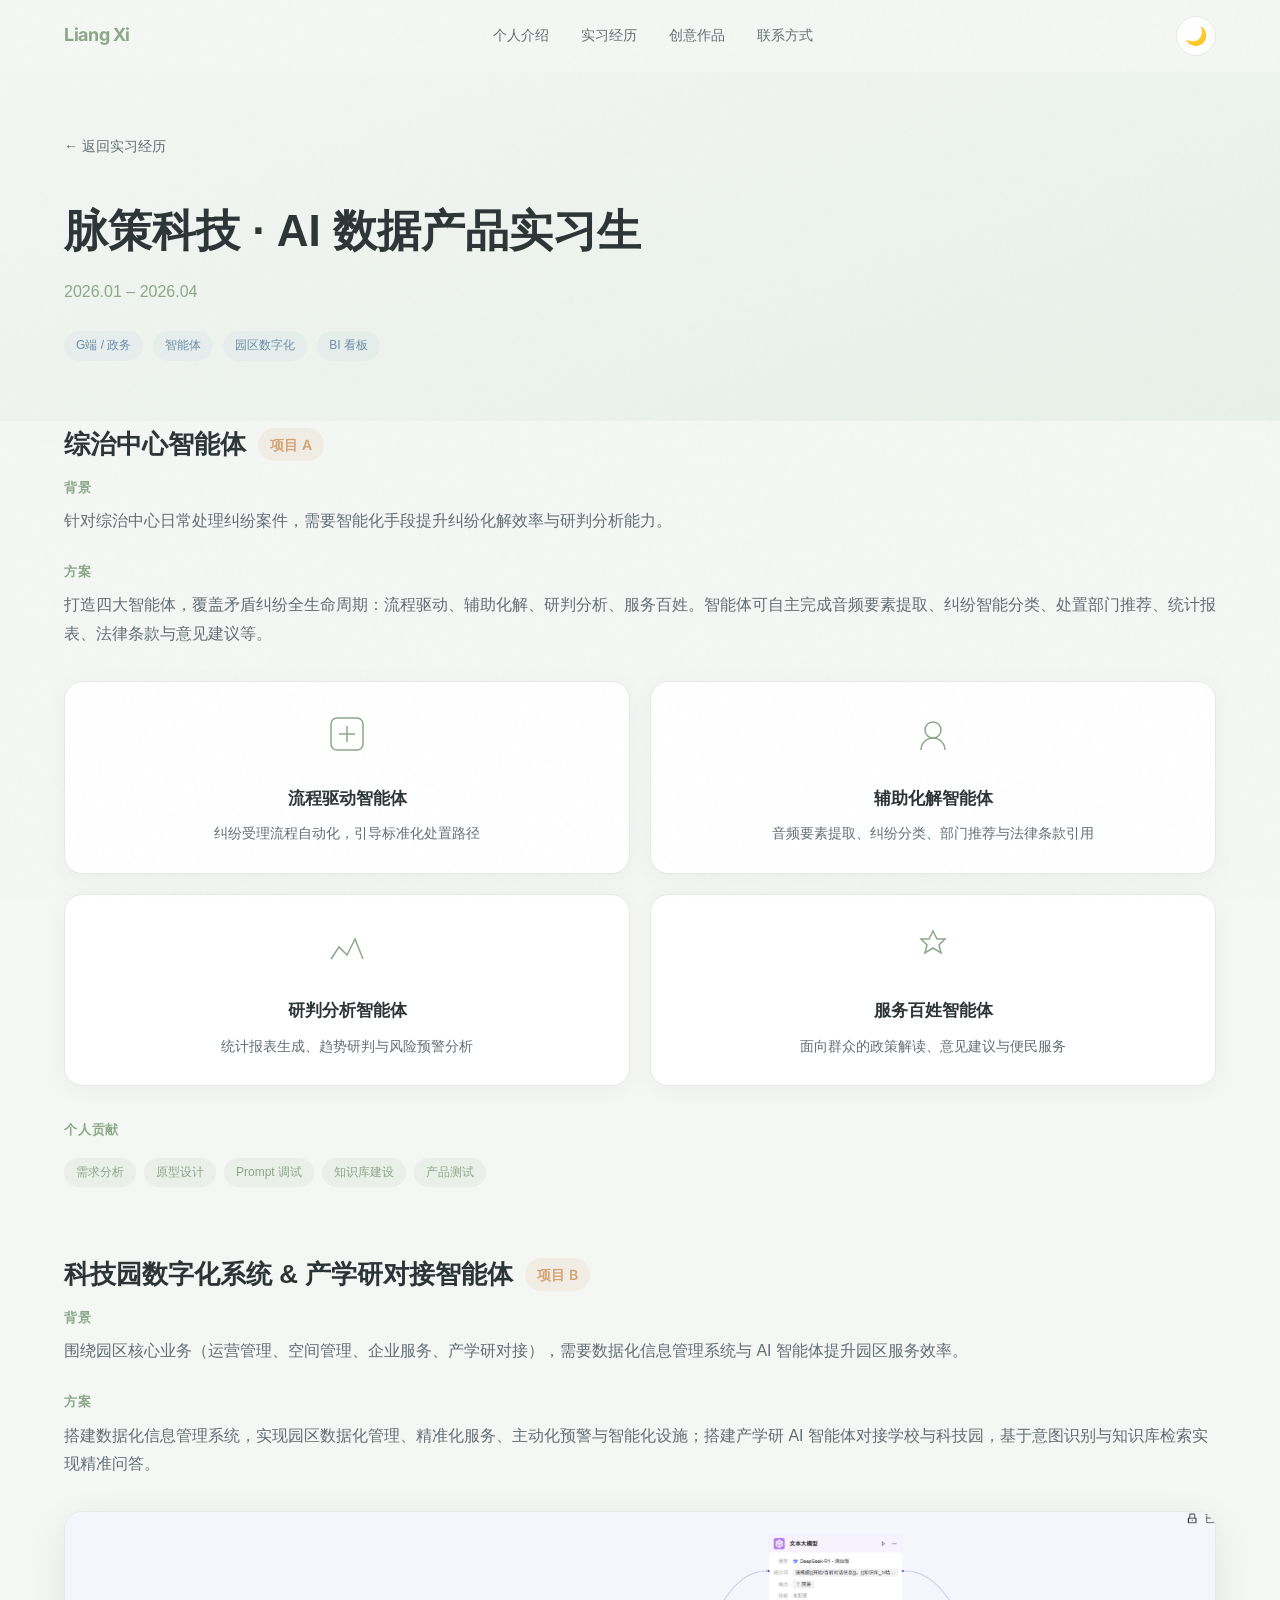
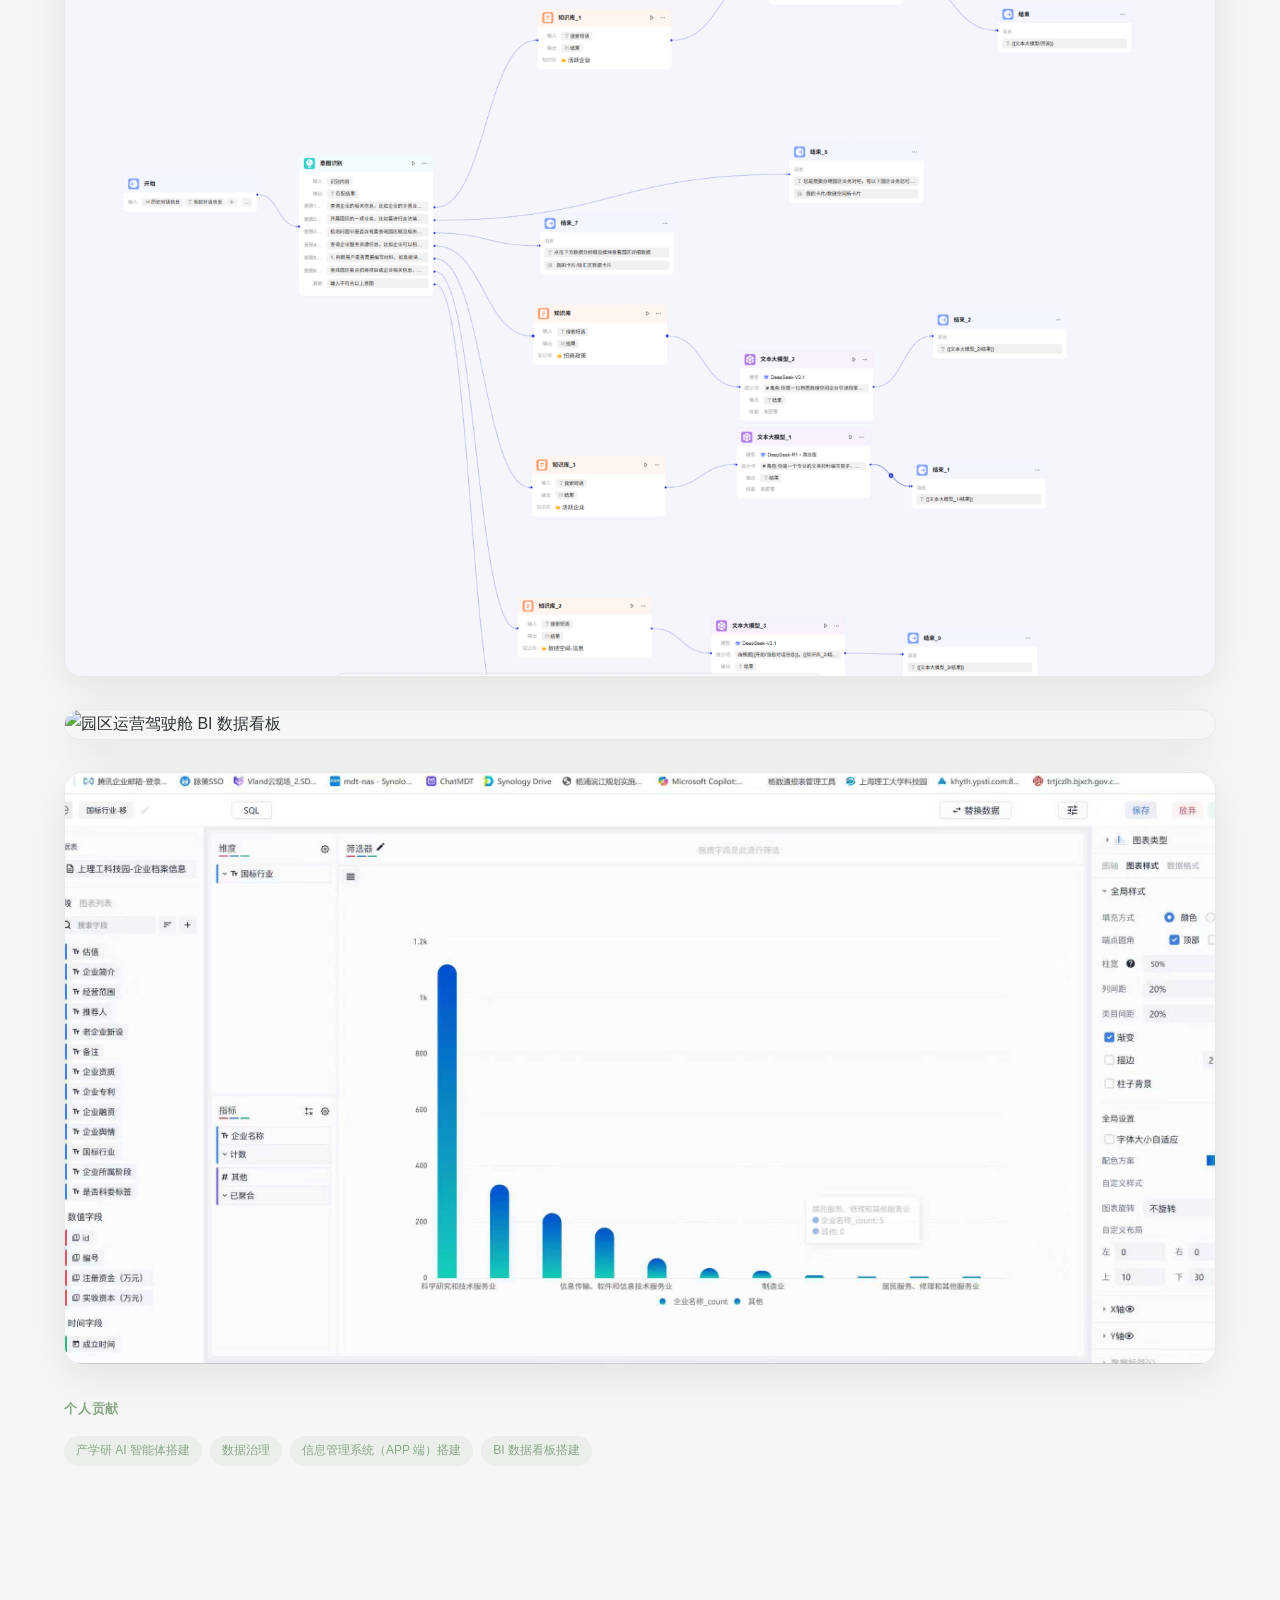
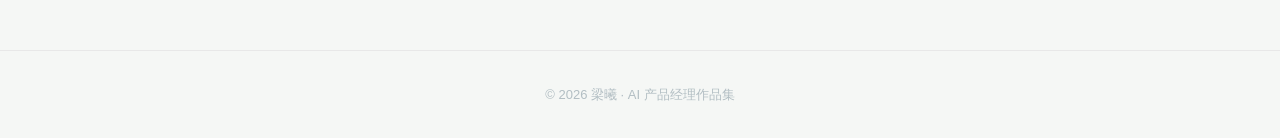
==== project-maice.html @ 98427b2e "发布 AI 产品经理作品集静态站点" ====
<!DOCTYPE html>
<html lang="zh-CN">
<head>
  <meta charset="UTF-8">
  <meta name="viewport" content="width=device-width, initial-scale=1.0">
  <title>脉策科技 · AI 数据产品实习 — 梁曦作品集</title>
  <meta name="description" content="脉策科技综治中心智能体、科技园数字化系统与产学研对接智能体项目详情。">
  <link rel="preconnect" href="https://fonts.googleapis.com">
  <link rel="preconnect" href="https://fonts.gstatic.com" crossorigin>
  <link href="https://fonts.googleapis.com/css2?family=Inter:wght@400;600;700&display=swap" rel="stylesheet">
  <link rel="stylesheet" href="css/style.css">
</head>
<body>

  <nav class="nav">
    <div class="nav__inner">
      <a href="index.html" class="nav__logo">Liang Xi</a>
      <div class="nav__links">
        <a href="index.html#hero" class="nav__link">个人介绍</a>
        <a href="index.html#experience" class="nav__link">实习经历</a>
        <a href="index.html#midcircle" class="nav__link">创意作品</a>
        <a href="index.html#contact" class="nav__link">联系方式</a>
      </div>
      <div class="nav__actions">
        <button class="theme-toggle" aria-label="切换暗色模式">🌙</button>
        <button class="nav__burger" aria-label="菜单"><span></span><span></span><span></span></button>
      </div>
    </div>
  </nav>

  <header class="project-hero">
    <div class="container">
      <a href="index.html#experience" class="project-hero__back">← 返回实习经历</a>
      <h1 class="project-hero__title">脉策科技 · AI 数据产品实习生</h1>
      <p class="project-hero__meta">2026.01 – 2026.04</p>
      <div class="project-hero__tags">
        <span class="badge">G端 / 政务</span>
        <span class="badge">智能体</span>
        <span class="badge">园区数字化</span>
        <span class="badge">BI 看板</span>
      </div>
    </div>
  </header>

  <main class="section" style="padding-top:0">
    <div class="container">

      <!-- 项目 A: 综治中心智能体 -->
      <article class="project-block reveal">
        <h2 class="project-block__title">综治中心智能体 <span>项目 A</span></h2>

        <div class="project-block__section">
          <p class="project-block__label">背景</p>
          <p class="project-block__text">针对综治中心日常处理纠纷案件，需要智能化手段提升纠纷化解效率与研判分析能力。</p>
        </div>

        <div class="project-block__section">
          <p class="project-block__label">方案</p>
          <p class="project-block__text">打造四大智能体，覆盖矛盾纠纷全生命周期：流程驱动、辅助化解、研判分析、服务百姓。智能体可自主完成音频要素提取、纠纷智能分类、处置部门推荐、统计报表、法律条款与意见建议等。</p>
        </div>

        <!-- 四象限智能体架构 -->
        <div class="agent-quadrant">
          <div class="agent-quadrant__item">
            <svg class="agent-quadrant__icon" viewBox="0 0 48 48" fill="none" stroke="currentColor" stroke-width="1.5">
              <rect x="8" y="8" width="32" height="32" rx="6"/>
              <path d="M16 24h16M24 16v16"/>
            </svg>
            <h3 class="agent-quadrant__title">流程驱动智能体</h3>
            <p class="agent-quadrant__desc">纠纷受理流程自动化，引导标准化处置路径</p>
          </div>
          <div class="agent-quadrant__item">
            <svg class="agent-quadrant__icon" viewBox="0 0 48 48" fill="none" stroke="currentColor" stroke-width="1.5">
              <circle cx="24" cy="20" r="8"/>
              <path d="M12 40c0-6.627 5.373-12 12-12s12 5.373 12 12"/>
            </svg>
            <h3 class="agent-quadrant__title">辅助化解智能体</h3>
            <p class="agent-quadrant__desc">音频要素提取、纠纷分类、部门推荐与法律条款引用</p>
          </div>
          <div class="agent-quadrant__item">
            <svg class="agent-quadrant__icon" viewBox="0 0 48 48" fill="none" stroke="currentColor" stroke-width="1.5">
              <path d="M8 36l8-12 8 8 8-16 8 20"/>
            </svg>
            <h3 class="agent-quadrant__title">研判分析智能体</h3>
            <p class="agent-quadrant__desc">统计报表生成、趋势研判与风险预警分析</p>
          </div>
          <div class="agent-quadrant__item">
            <svg class="agent-quadrant__icon" viewBox="0 0 48 48" fill="none" stroke="currentColor" stroke-width="1.5">
              <path d="M24 8l4 8h8l-6 6 2 8-8-5-8 5 2-8-6-6h8z"/>
            </svg>
            <h3 class="agent-quadrant__title">服务百姓智能体</h3>
            <p class="agent-quadrant__desc">面向群众的政策解读、意见建议与便民服务</p>
          </div>
        </div>

        <div class="project-block__section">
          <p class="project-block__label">个人贡献</p>
          <div class="contribution-list">
            <span class="badge">需求分析</span>
            <span class="badge">原型设计</span>
            <span class="badge">Prompt 调试</span>
            <span class="badge">知识库建设</span>
            <span class="badge">产品测试</span>
          </div>
        </div>
      </article>

      <!-- 项目 B: 科技园数字化 -->
      <article class="project-block reveal">
        <h2 class="project-block__title">科技园数字化系统 & 产学研对接智能体 <span>项目 B</span></h2>

        <div class="project-block__section">
          <p class="project-block__label">背景</p>
          <p class="project-block__text">围绕园区核心业务（运营管理、空间管理、企业服务、产学研对接），需要数据化信息管理系统与 AI 智能体提升园区服务效率。</p>
        </div>

        <div class="project-block__section">
          <p class="project-block__label">方案</p>
          <p class="project-block__text">搭建数据化信息管理系统，实现园区数据化管理、精准化服务、主动化预警与智能化设施；搭建产学研 AI 智能体对接学校与科技园，基于意图识别与知识库检索实现精准问答。</p>
        </div>

        <!-- 产学研智能体 Workflow 截图 -->
        <div class="dashboard-preview">
          <img src="assets/maice-workflow.png" alt="产学研对接智能体 Workflow 编排" loading="lazy">
        </div>

        <!-- BI 看板截图 -->
        <div class="dashboard-preview">
          <img src="assets/maice-dashboard.png" alt="园区运营驾驶舱 BI 数据看板" loading="lazy">
        </div>

        <div class="dashboard-preview">
          <img src="assets/maice-bi.jpg" alt="BI 图表配置界面" loading="lazy">
        </div>

        <div class="project-block__section" style="margin-top:32px">
          <p class="project-block__label">个人贡献</p>
          <div class="contribution-list">
            <span class="badge">产学研 AI 智能体搭建</span>
            <span class="badge">数据治理</span>
            <span class="badge">信息管理系统（APP 端）搭建</span>
            <span class="badge">BI 数据看板搭建</span>
          </div>
        </div>
      </article>

    </div>
  </main>

  <footer class="footer">
    <div class="container"><p>© 2026 梁曦 · AI 产品经理作品集</p></div>
  </footer>

  <script src="js/main.js"></script>
</body>
</html>
---- css/style.css ----
/* ============================================
   梁曦 · AI 产品经理作品集 — 莫兰迪色系
   ============================================ */

:root {
  --bg-primary: #F5F7F5;
  --bg-card: #FFFFFF;
  --color-primary: #8BA888;
  --color-primary-dark: #6F8F6C;
  --color-secondary: #A8C4D9;
  --color-accent: #D4A574;
  --text-primary: #2D3436;
  --text-secondary: #636E72;
  --text-muted: #B2BEC3;
  --border: #E8E8E8;
  --shadow: 0 4px 24px rgba(0, 0, 0, 0.04);
  --shadow-hover: 0 12px 40px rgba(0, 0, 0, 0.08);
  --radius-card: 18px;
  --radius-btn: 12px;
  --radius-pill: 20px;
  --max-width: 1200px;
  --section-gap: 120px;
  --nav-height: 72px;
  --font-cn: "PingFang SC", "Noto Sans SC", "Microsoft YaHei", sans-serif;
  --font-en: "Inter", "SF Pro Display", -apple-system, BlinkMacSystemFont, sans-serif;
  --transition: 0.3s cubic-bezier(0.4, 0, 0.2, 1);
}

[data-theme="dark"] {
  --bg-primary: #1a1f1a;
  --bg-card: #242b24;
  --color-primary: #7a9a77;
  --color-primary-dark: #8ba888;
  --color-secondary: #7a9ab0;
  --color-accent: #b89060;
  --text-primary: #e8ece8;
  --text-secondary: #a8b0a8;
  --text-muted: #6a726a;
  --border: #333a33;
  --shadow: 0 4px 24px rgba(0, 0, 0, 0.2);
  --shadow-hover: 0 12px 40px rgba(0, 0, 0, 0.35);
}

*, *::before, *::after { box-sizing: border-box; margin: 0; padding: 0; }

html {
  scroll-behavior: auto;
}

body {
  font-family: var(--font-cn);
  font-size: 16px;
  line-height: 1.8;
  color: var(--text-primary);
  background: var(--bg-primary);
  overflow-x: hidden;
  -webkit-font-smoothing: antialiased;
  min-height: 100vh;
  display: flex;
  flex-direction: column;
}

/* Grain texture overlay */
body::before {
  content: "";
  position: fixed;
  inset: 0;
  pointer-events: none;
  z-index: 9999;
  opacity: 0.025;
  background-image: url("data:image/svg+xml,%3Csvg viewBox='0 0 256 256' xmlns='http://www.w3.org/2000/svg'%3E%3Cfilter id='n'%3E%3CfeTurbulence type='fractalNoise' baseFrequency='0.85' numOctaves='4' stitchTiles='stitch'/%3E%3C/filter%3E%3Crect width='100%25' height='100%25' filter='url(%23n)'/%3E%3C/svg%3E");
}

img { max-width: 100%; display: block; }
a { color: inherit; text-decoration: none; }
ul { list-style: none; }

.container {
  max-width: var(--max-width);
  margin: 0 auto;
  padding: 0 24px;
}

/* ---- Page panel switching ---- */
.page-view {
  flex: 1;
  padding-top: var(--nav-height);
}

.page-panel {
  display: none !important;
}

.page-panel.active {
  display: block !important;
  animation: panelIn 0.45s ease-out;
}

.page-panel.hero.active {
  display: flex !important;
  align-items: center;
  min-height: calc(100vh - var(--nav-height) - 72px);
}

.page-panel.active#contact {
  display: flex !important;
  flex-direction: column;
  justify-content: center;
  min-height: calc(100vh - var(--nav-height) - 72px);
}

@keyframes panelIn {
  from {
    opacity: 0;
    transform: translateY(16px);
  }
  to {
    opacity: 1;
    transform: translateY(0);
  }
}

/* ---- Navigation ---- */
.nav {
  position: fixed;
  top: 0;
  left: 0;
  right: 0;
  height: var(--nav-height);
  z-index: 1000;
  background: rgba(245, 247, 245, 0.85);
  backdrop-filter: blur(12px);
  -webkit-backdrop-filter: blur(12px);
  border-bottom: 1px solid transparent;
  transition: box-shadow var(--transition), border-color var(--transition);
}

[data-theme="dark"] .nav {
  background: rgba(26, 31, 26, 0.85);
}

.nav.scrolled {
  box-shadow: 0 2px 20px rgba(0, 0, 0, 0.06);
  border-bottom-color: var(--border);
}

.nav__inner {
  max-width: var(--max-width);
  margin: 0 auto;
  padding: 0 24px;
  height: 100%;
  display: flex;
  align-items: center;
  justify-content: space-between;
}

.nav__logo {
  font-family: var(--font-en);
  font-weight: 700;
  font-size: 18px;
  letter-spacing: -0.02em;
  color: var(--color-primary);
}

.nav__links {
  display: flex;
  gap: 32px;
  align-items: center;
}

.nav__link {
  font-size: 14px;
  font-weight: 500;
  color: var(--text-secondary);
  position: relative;
  transition: color var(--transition);
}

.nav__link::after {
  content: "";
  position: absolute;
  bottom: -4px;
  left: 0;
  width: 0;
  height: 2px;
  background: var(--color-primary);
  transition: width var(--transition);
}

.nav__link:hover,
.nav__link.active {
  color: var(--color-primary);
}

.nav__link:hover::after,
.nav__link.active::after {
  width: 100%;
}

.nav__actions {
  display: flex;
  align-items: center;
  gap: 12px;
}

.theme-toggle {
  width: 40px;
  height: 40px;
  border-radius: 50%;
  border: 1px solid var(--border);
  background: var(--bg-card);
  cursor: pointer;
  display: flex;
  align-items: center;
  justify-content: center;
  font-size: 18px;
  transition: background var(--transition);
}

.theme-toggle:hover { background: var(--bg-primary); }

.nav__burger {
  display: none;
  flex-direction: column;
  gap: 5px;
  background: none;
  border: none;
  cursor: pointer;
  padding: 8px;
}

.nav__burger span {
  display: block;
  width: 22px;
  height: 2px;
  background: var(--text-primary);
  transition: var(--transition);
}

/* ---- Buttons ---- */
.btn {
  display: inline-flex;
  align-items: center;
  justify-content: center;
  gap: 8px;
  padding: 14px 28px;
  border-radius: var(--radius-btn);
  font-size: 15px;
  font-weight: 500;
  border: none;
  cursor: pointer;
  position: relative;
  overflow: hidden;
  transition: background var(--transition), color var(--transition), transform var(--transition), box-shadow var(--transition);
}

.btn--primary {
  background: var(--color-primary);
  color: #fff;
}

.btn--primary:hover {
  background: var(--color-primary-dark);
  transform: translateY(-2px);
  box-shadow: 0 8px 24px rgba(139, 168, 136, 0.3);
}

.btn--secondary {
  background: transparent;
  color: var(--color-primary);
  border: 1px solid var(--color-primary);
}

.btn--secondary:hover {
  background: var(--color-primary);
  color: #fff;
}

.btn--sm {
  padding: 10px 20px;
  font-size: 14px;
}

/* Ripple */
.btn .ripple {
  position: absolute;
  border-radius: 50%;
  background: rgba(255, 255, 255, 0.4);
  transform: scale(0);
  animation: ripple 0.6s ease-out;
  pointer-events: none;
}

@keyframes ripple {
  to { transform: scale(4); opacity: 0; }
}

/* ---- Section common ---- */
.section {
  padding: var(--section-gap) 0;
}

.section__label {
  font-family: var(--font-en);
  font-size: 13px;
  font-weight: 600;
  letter-spacing: 0.08em;
  text-transform: uppercase;
  color: var(--color-primary);
  margin-bottom: 12px;
}

.section__title {
  font-size: clamp(28px, 4vw, 36px);
  font-weight: 600;
  line-height: 1.3;
  letter-spacing: -0.02em;
  margin-bottom: 16px;
}

.section__desc {
  font-size: 17px;
  color: var(--text-secondary);
  max-width: 640px;
  margin-bottom: 48px;
}

/* ---- Hero ---- */
.hero {
  background: linear-gradient(160deg, #F5F7F5 0%, #E8F0E8 100%);
  position: relative;
  overflow: hidden;
}

[data-theme="dark"] .hero {
  background: linear-gradient(160deg, #1a1f1a 0%, #1e261e 100%);
}

.hero::after {
  content: "";
  position: absolute;
  top: -20%;
  right: -10%;
  width: 600px;
  height: 600px;
  border-radius: 50%;
  background: radial-gradient(circle, rgba(139, 168, 136, 0.12) 0%, transparent 70%);
  pointer-events: none;
}

.hero__grid {
  display: grid;
  grid-template-columns: 1fr 1fr;
  gap: 64px;
  align-items: center;
}

.hero__title {
  font-size: clamp(40px, 5vw, 56px);
  font-weight: 700;
  line-height: 1.2;
  letter-spacing: -0.02em;
  margin-bottom: 12px;
}

.hero__subtitle {
  font-size: 18px;
  color: var(--color-primary);
  font-weight: 500;
  margin-bottom: 24px;
}

.hero__bio {
  font-size: 17px;
  color: var(--text-secondary);
  margin-bottom: 36px;
  max-width: 520px;
}

.hero__cta {
  display: flex;
  gap: 16px;
  flex-wrap: wrap;
}

.hero__visual {
  display: flex;
  justify-content: center;
  align-items: center;
  position: relative;
}

.hero__avatar-wrap {
  position: relative;
}

.hero__avatar {
  width: 320px;
  height: 380px;
  object-fit: cover;
  border-radius: var(--radius-card);
  box-shadow: var(--shadow-hover);
  border: 4px solid #fff;
}

[data-theme="dark"] .hero__avatar {
  border-color: var(--bg-card);
}

.hero__avatar-deco {
  position: absolute;
  bottom: -16px;
  right: -16px;
  width: 120px;
  height: 120px;
  background: var(--color-secondary);
  opacity: 0.2;
  border-radius: var(--radius-card);
  z-index: -1;
}

/* Agent network SVG */
.agent-network {
  width: 100%;
  max-width: 400px;
  height: auto;
}

/* Hero entrance animation */
.hero .animate-in {
  opacity: 0;
  transform: translateY(30px);
  animation: fadeUp 0.7s ease-out forwards;
}

.hero .animate-in:nth-child(2) { animation-delay: 0.2s; }
.hero .animate-in:nth-child(3) { animation-delay: 0.4s; }
.hero .animate-in:nth-child(4) { animation-delay: 0.6s; }

@keyframes fadeUp {
  to { opacity: 1; transform: translateY(0); }
}

/* ---- Experience cards ---- */
.experience__grid {
  display: grid;
  grid-template-columns: repeat(2, 1fr);
  gap: 32px;
}

.exp-card {
  background: var(--bg-card);
  border-radius: var(--radius-card);
  padding: 40px;
  box-shadow: var(--shadow);
  border: 1px solid var(--border);
  transition: transform var(--transition), box-shadow var(--transition);
  cursor: pointer;
  display: flex;
  flex-direction: column;
  gap: 20px;
}

.exp-card:hover {
  transform: translateY(-4px);
  box-shadow: var(--shadow-hover);
}

.exp-card__header {
  display: flex;
  justify-content: space-between;
  align-items: flex-start;
  gap: 16px;
}

.exp-card__company {
  font-size: 24px;
  font-weight: 600;
  margin-bottom: 4px;
}

.exp-card__role {
  font-size: 15px;
  color: var(--color-primary);
  font-weight: 500;
}

.exp-card__date {
  font-size: 13px;
  color: var(--text-muted);
  white-space: nowrap;
  padding: 6px 14px;
  background: rgba(139, 168, 136, 0.08);
  border-radius: var(--radius-pill);
}

.exp-card__list {
  display: flex;
  flex-direction: column;
  gap: 12px;
}

.exp-card__list li {
  font-size: 15px;
  color: var(--text-secondary);
  padding-left: 20px;
  position: relative;
}

.exp-card__list li::before {
  content: "";
  position: absolute;
  left: 0;
  top: 11px;
  width: 6px;
  height: 6px;
  border-radius: 50%;
  background: var(--color-primary);
}

.exp-card__footer {
  display: flex;
  justify-content: space-between;
  align-items: center;
  margin-top: auto;
  padding-top: 16px;
  border-top: 1px solid var(--border);
}

.exp-card__tags {
  display: flex;
  flex-wrap: wrap;
  gap: 8px;
}

.exp-card__cta {
  display: inline-flex;
  align-items: center;
  gap: 6px;
  font-size: 14px;
  font-weight: 500;
  color: var(--color-primary);
  white-space: nowrap;
  transition: gap var(--transition);
}

.exp-card__arrow {
  font-size: 18px;
  transition: transform var(--transition);
}

.exp-card:hover .exp-card__cta {
  gap: 10px;
}

.exp-card:hover .exp-card__arrow {
  transform: translateX(4px);
}

.badge {
  padding: 4px 12px;
  border-radius: var(--radius-pill);
  font-size: 12px;
  font-weight: 500;
  background: rgba(168, 196, 217, 0.12);
  color: #6a8faa;
}

/* ---- Midcircle section ---- */
.midcircle__header {
  display: flex;
  justify-content: space-between;
  align-items: flex-end;
  flex-wrap: wrap;
  gap: 24px;
  margin-bottom: 48px;
}

.midcircle__aside {
  display: flex;
  flex-direction: column;
  align-items: flex-end;
  gap: 12px;
}

.midcircle__links {
  display: flex;
  gap: 12px;
}

.midcircle__note {
  font-size: 13px;
  color: var(--text-muted);
  line-height: 1.6;
  text-align: right;
  max-width: 320px;
}

.feature-grid {
  display: grid;
  grid-template-columns: repeat(2, 1fr);
  gap: 24px;
  margin-bottom: 48px;
}

.feature-card {
  background: var(--bg-card);
  border-radius: var(--radius-card);
  padding: 32px;
  box-shadow: var(--shadow);
  border: 1px solid var(--border);
  transition: transform var(--transition), box-shadow var(--transition);
}

.feature-card:hover {
  transform: translateY(-4px);
  box-shadow: var(--shadow-hover);
}

.feature-card__num {
  font-family: var(--font-en);
  font-size: 13px;
  font-weight: 600;
  color: var(--color-accent);
  margin-bottom: 8px;
}

.feature-card__title {
  font-size: 20px;
  font-weight: 600;
  margin-bottom: 12px;
}

.feature-card__desc {
  font-size: 15px;
  color: var(--text-secondary);
  line-height: 1.7;
}

/* Page demo section */
.page-demo {
  margin-bottom: 48px;
}

.page-demo__title {
  font-size: 22px;
  font-weight: 600;
  color: var(--text-primary);
  margin-bottom: 20px;
  display: flex;
  align-items: center;
  gap: 10px;
}

.page-demo__title::before {
  content: "";
  width: 4px;
  height: 20px;
  border-radius: 2px;
  background: var(--color-primary);
}

.page-demo__card {
  background: linear-gradient(145deg, #E8F0E8 0%, #DCE8DC 100%);
  border: 1px solid rgba(139, 168, 136, 0.25);
  border-radius: var(--radius-card);
  padding: 32px 28px 44px;
  box-shadow: var(--shadow);
}

[data-theme="dark"] .page-demo__card {
  background: linear-gradient(145deg, #242f24 0%, #1e281e 100%);
  border-color: rgba(139, 168, 136, 0.2);
}

/* Screenshot carousel */
.screenshot-carousel {
  position: relative;
  display: flex;
  align-items: center;
  gap: 16px;
  margin-bottom: 0;
  padding-bottom: 8px;
}

.screenshot-carousel__viewport {
  flex: 1;
  overflow: hidden;
  width: 100%;
}

.screenshot-carousel__track {
  display: flex;
  transition: transform 0.45s cubic-bezier(0.4, 0, 0.2, 1);
  will-change: transform;
}

.screenshot-carousel__slide {
  flex: 0 0 100%;
  width: 100%;
  min-width: 100%;
  display: grid;
  grid-template-columns: repeat(4, 1fr);
  gap: 20px;
  padding: 0 2px;
}

.screenshot-carousel__btn {
  flex-shrink: 0;
  width: 44px;
  height: 44px;
  border-radius: 50%;
  border: 1px solid var(--border);
  background: var(--bg-card);
  color: var(--color-primary);
  font-size: 28px;
  line-height: 1;
  cursor: pointer;
  display: flex;
  align-items: center;
  justify-content: center;
  box-shadow: var(--shadow);
  transition: background var(--transition), transform var(--transition), opacity var(--transition);
}

.screenshot-carousel__btn:hover:not(:disabled) {
  background: var(--color-primary);
  color: #fff;
  transform: scale(1.05);
}

.screenshot-carousel__btn:disabled {
  opacity: 0.35;
  cursor: not-allowed;
}

.screenshot-carousel__dots {
  position: absolute;
  bottom: -28px;
  left: 50%;
  transform: translateX(-50%);
  display: flex;
  gap: 10px;
}

.screenshot-carousel__dot {
  width: 8px;
  height: 8px;
  border-radius: 50%;
  border: none;
  background: var(--border);
  cursor: pointer;
  padding: 0;
  transition: background var(--transition), transform var(--transition);
}

.screenshot-carousel__dot.active {
  background: var(--color-primary);
  transform: scale(1.25);
}

.screenshot-item {
  border-radius: 16px;
  overflow: hidden;
  box-shadow: var(--shadow);
  background: var(--bg-card);
  border: 1px solid var(--border);
  transition: transform var(--transition), box-shadow var(--transition);
  cursor: zoom-in;
}

.screenshot-item:hover {
  transform: scale(1.03);
  box-shadow: var(--shadow-hover);
}

.screenshot-item img {
  width: 100%;
  aspect-ratio: 9/19.5;
  object-fit: cover;
  object-position: top;
}

.screenshot-item__label {
  padding: 10px 12px;
  font-size: 12px;
  font-weight: 500;
  color: var(--text-secondary);
  text-align: center;
  border-top: 1px solid var(--border);
}

.tech-stack {
  background: var(--bg-card);
  border-radius: var(--radius-card);
  padding: 32px 40px;
  box-shadow: var(--shadow);
  border: 1px solid var(--border);
  display: flex;
  flex-wrap: wrap;
  gap: 32px;
  align-items: center;
}

.tech-stack__item {
  display: flex;
  align-items: center;
  gap: 10px;
  font-size: 14px;
  color: var(--text-secondary);
}

.tech-stack__dot {
  width: 8px;
  height: 8px;
  border-radius: 50%;
  background: var(--color-primary);
}

/* ---- Contact ---- */
.contact {
  background: linear-gradient(180deg, var(--bg-primary) 0%, #E8F0E8 100%);
}

[data-theme="dark"] .contact {
  background: linear-gradient(180deg, var(--bg-primary) 0%, #1e261e 100%);
}

.contact__card {
  background: var(--bg-card);
  border-radius: var(--radius-card);
  padding: 56px;
  box-shadow: var(--shadow);
  border: 1px solid var(--border);
  text-align: center;
  max-width: 720px;
  margin: 0 auto;
}

.contact__title {
  font-size: 28px;
  font-weight: 600;
  margin-bottom: 12px;
}

.contact__subtitle {
  font-size: 17px;
  color: var(--text-secondary);
  margin-bottom: 40px;
}

.contact__info {
  display: flex;
  flex-wrap: wrap;
  justify-content: center;
  gap: 32px;
  margin-bottom: 32px;
}

.contact__item {
  display: flex;
  flex-direction: column;
  gap: 4px;
}

.contact__item-label {
  font-size: 13px;
  color: var(--text-muted);
  font-weight: 500;
}

.contact__item-value {
  font-size: 16px;
  color: var(--text-primary);
}

.contact__item-value a {
  color: var(--color-primary);
  position: relative;
}

.contact__item-value a::after {
  content: "";
  position: absolute;
  bottom: -2px;
  left: 0;
  width: 0;
  height: 1px;
  background: var(--color-primary);
  transition: width var(--transition);
}

.contact__item-value a:hover::after {
  width: 100%;
}

/* ---- Footer ---- */
.footer {
  padding: 32px 0;
  text-align: center;
  font-size: 13px;
  color: var(--text-muted);
  border-top: 1px solid var(--border);
  flex-shrink: 0;
}

/* ---- Scroll animations ---- */
.reveal {
  opacity: 0;
  transform: translateY(30px);
  transition: opacity 0.6s ease-out, transform 0.6s ease-out;
}

.reveal.visible {
  opacity: 1;
  transform: translateY(0);
}

.reveal-stagger > * {
  opacity: 0;
  transform: translateY(30px);
  transition: opacity 0.6s ease-out, transform 0.6s ease-out;
}

.reveal-stagger.visible > *:nth-child(1) { transition-delay: 0s; }
.reveal-stagger.visible > *:nth-child(2) { transition-delay: 0.1s; }
.reveal-stagger.visible > *:nth-child(3) { transition-delay: 0.2s; }
.reveal-stagger.visible > *:nth-child(4) { transition-delay: 0.3s; }

.reveal-stagger.visible > * {
  opacity: 1;
  transform: translateY(0);
}

/* ---- Stat highlight ---- */
.stat {
  font-family: var(--font-en);
  font-size: 1.4em;
  font-weight: 700;
  color: var(--color-primary);
}

/* ---- Lightbox ---- */
.lightbox {
  position: fixed;
  inset: 0;
  z-index: 2000;
  background: rgba(45, 52, 54, 0.85);
  backdrop-filter: blur(8px);
  display: flex;
  align-items: center;
  justify-content: center;
  opacity: 0;
  pointer-events: none;
  transition: opacity 0.3s;
}

.lightbox.active {
  opacity: 1;
  pointer-events: auto;
}

.lightbox img {
  max-width: 90vw;
  max-height: 90vh;
  border-radius: 12px;
  box-shadow: 0 20px 60px rgba(0, 0, 0, 0.3);
}

.lightbox__close {
  position: absolute;
  top: 24px;
  right: 24px;
  width: 48px;
  height: 48px;
  border-radius: 50%;
  border: none;
  background: rgba(255, 255, 255, 0.15);
  color: #fff;
  font-size: 24px;
  cursor: pointer;
}

/* ---- Project detail pages ---- */
.project-hero {
  padding: calc(var(--nav-height) + 60px) 0 60px;
  background: linear-gradient(160deg, #F5F7F5 0%, #E8F0E8 100%);
}

[data-theme="dark"] .project-hero {
  background: linear-gradient(160deg, #1a1f1a 0%, #1e261e 100%);
}

.project-hero__back {
  display: inline-flex;
  align-items: center;
  gap: 8px;
  font-size: 14px;
  color: var(--text-secondary);
  margin-bottom: 32px;
  transition: color var(--transition);
}

.project-hero__back:hover { color: var(--color-primary); }

.project-hero__title {
  font-size: clamp(32px, 4vw, 44px);
  font-weight: 700;
  margin-bottom: 8px;
}

.project-hero__meta {
  font-size: 16px;
  color: var(--color-primary);
  margin-bottom: 24px;
}

.project-hero__tags {
  display: flex;
  flex-wrap: wrap;
  gap: 10px;
}

.project-block {
  margin-bottom: 64px;
}

.project-block__title {
  font-size: 26px;
  font-weight: 600;
  margin-bottom: 8px;
  display: flex;
  align-items: center;
  gap: 12px;
}

.project-block__title span {
  font-family: var(--font-en);
  font-size: 14px;
  font-weight: 600;
  color: var(--color-accent);
  background: rgba(212, 165, 116, 0.12);
  padding: 4px 12px;
  border-radius: var(--radius-pill);
}

.project-block__section {
  margin-bottom: 24px;
}

.project-block__label {
  font-size: 13px;
  font-weight: 600;
  color: var(--color-primary);
  text-transform: uppercase;
  letter-spacing: 0.06em;
  margin-bottom: 8px;
}

.project-block__text {
  font-size: 16px;
  color: var(--text-secondary);
  line-height: 1.8;
}

.project-block__metrics {
  display: flex;
  flex-wrap: wrap;
  gap: 24px;
  margin-top: 24px;
}

.metric-card {
  background: var(--bg-card);
  border-radius: var(--radius-card);
  padding: 24px 32px;
  box-shadow: var(--shadow);
  border: 1px solid var(--border);
  min-width: 140px;
}

.metric-card__value {
  font-family: var(--font-en);
  font-size: 36px;
  font-weight: 700;
  color: var(--color-primary);
  line-height: 1.2;
}

.metric-card__label {
  font-size: 13px;
  color: var(--text-muted);
  margin-top: 4px;
}

/* Four-quadrant agent grid */
.agent-quadrant {
  display: grid;
  grid-template-columns: repeat(2, 1fr);
  gap: 20px;
  margin: 32px 0;
}

.agent-quadrant__item {
  background: var(--bg-card);
  border-radius: var(--radius-card);
  padding: 28px;
  box-shadow: var(--shadow);
  border: 1px solid var(--border);
  text-align: center;
  transition: transform var(--transition);
}

.agent-quadrant__item:hover {
  transform: translateY(-4px);
}

.agent-quadrant__icon {
  width: 48px;
  height: 48px;
  margin: 0 auto 16px;
  color: var(--color-primary);
}

.agent-quadrant__title {
  font-size: 17px;
  font-weight: 600;
  margin-bottom: 8px;
}

.agent-quadrant__desc {
  font-size: 14px;
  color: var(--text-secondary);
  line-height: 1.6;
}

/* Dashboard preview */
.dashboard-preview {
  border-radius: var(--radius-card);
  overflow: hidden;
  box-shadow: var(--shadow-hover);
  border: 1px solid var(--border);
  margin: 32px 0;
}

.dashboard-preview img {
  width: 100%;
}

.contribution-list {
  display: flex;
  flex-wrap: wrap;
  gap: 8px;
  margin-top: 16px;
}

.contribution-list .badge {
  background: rgba(139, 168, 136, 0.1);
  color: var(--color-primary);
}

.other-projects {
  background: var(--bg-card);
  border-radius: var(--radius-card);
  padding: 32px;
  border: 1px solid var(--border);
  margin-top: 48px;
}

.other-projects__title {
  font-size: 18px;
  font-weight: 600;
  margin-bottom: 16px;
}

.other-projects li {
  font-size: 15px;
  color: var(--text-secondary);
  padding: 10px 0;
  border-bottom: 1px solid var(--border);
  padding-left: 16px;
  position: relative;
}

.other-projects li::before {
  content: "→";
  position: absolute;
  left: 0;
  color: var(--color-primary);
}

.other-projects li:last-child { border-bottom: none; }

/* ---- Responsive ---- */
@media (max-width: 1199px) {
  .screenshot-carousel__slide {
    grid-template-columns: repeat(2, 1fr);
  }
}

@media (max-width: 991px) {
  :root { --section-gap: 80px; }

  .hero__grid {
    grid-template-columns: 1fr;
    gap: 48px;
    text-align: center;
  }

  .hero__bio { margin-left: auto; margin-right: auto; }
  .hero__cta { justify-content: center; }
  .hero__avatar { width: 260px; height: 320px; }

  .experience__grid { grid-template-columns: 1fr; }
  .feature-grid { grid-template-columns: 1fr; }
  .agent-quadrant { grid-template-columns: 1fr; }
}

@media (max-width: 767px) {
  :root { --section-gap: 64px; }

  .nav__links {
    position: fixed;
    top: var(--nav-height);
    left: 0;
    right: 0;
    background: rgba(245, 247, 245, 0.97);
    backdrop-filter: blur(12px);
    flex-direction: column;
    padding: 24px;
    gap: 20px;
    transform: translateY(-120%);
    opacity: 0;
    transition: transform 0.3s, opacity 0.3s;
    border-bottom: 1px solid var(--border);
  }

  [data-theme="dark"] .nav__links {
    background: rgba(26, 31, 26, 0.97);
  }

  .nav__links.open {
    transform: translateY(0);
    opacity: 1;
  }

  .nav__burger { display: flex; }

  .screenshot-carousel { gap: 8px; }
  .screenshot-carousel__btn { width: 36px; height: 36px; font-size: 22px; }
  .screenshot-carousel__slide { gap: 12px; }
  .page-demo__card { padding: 20px 12px 36px; }
  .page-demo__title { font-size: 20px; }
  .contact__card { padding: 36px 24px; }
  .exp-card { padding: 28px; }
  .midcircle__header { flex-direction: column; align-items: flex-start; }
  .midcircle__aside { align-items: flex-start; }
  .midcircle__note { text-align: left; max-width: none; }
}
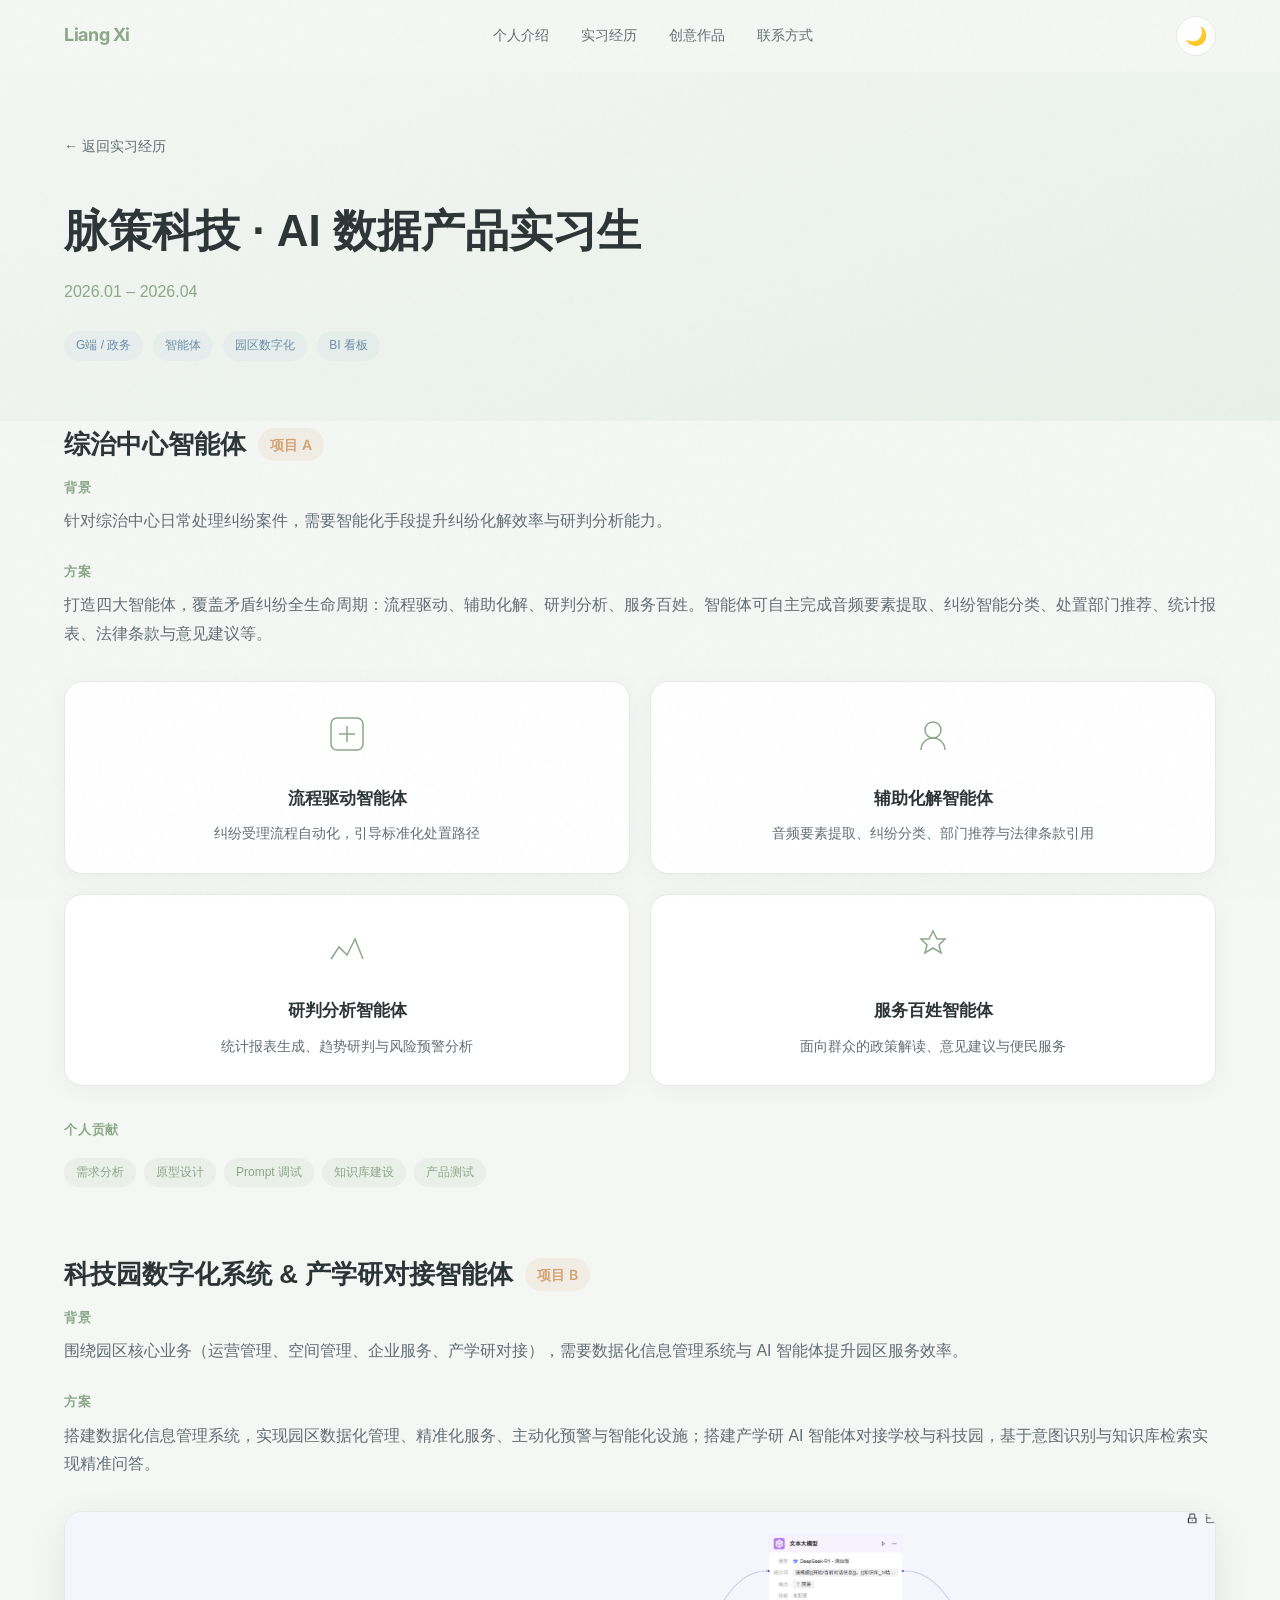
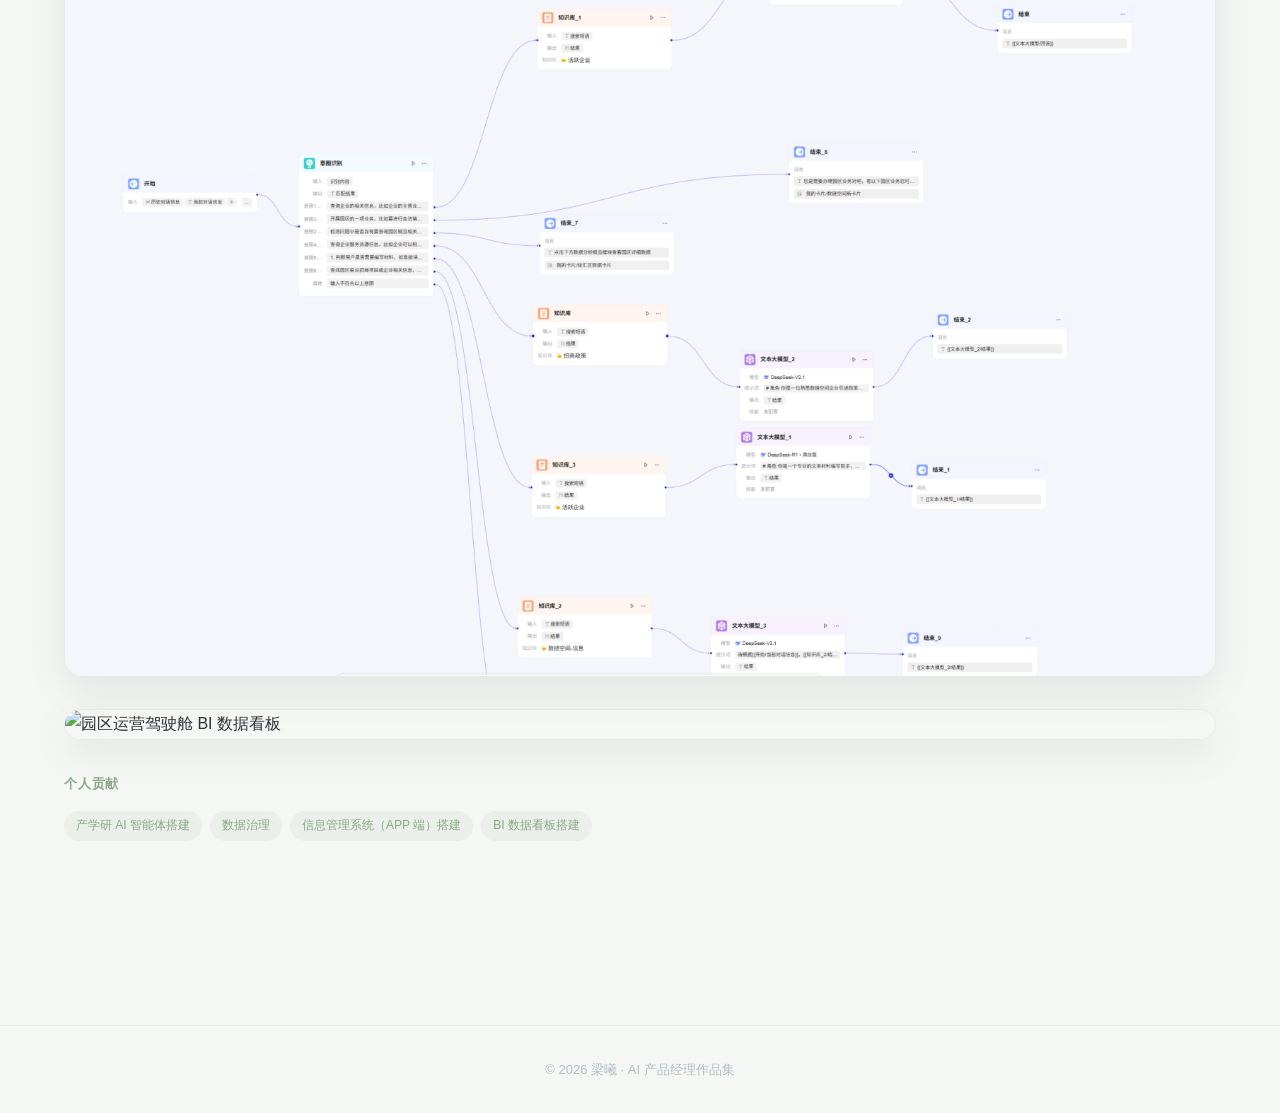
==== commit 737deb77: "移除脉策项目 BI 图表配置截图" ====
--- a/project-maice.html
+++ b/project-maice.html
@@ -129,10 +129,6 @@
           <img src="assets/maice-dashboard.png" alt="园区运营驾驶舱 BI 数据看板" loading="lazy">
         </div>
 
-        <div class="dashboard-preview">
-          <img src="assets/maice-bi.jpg" alt="BI 图表配置界面" loading="lazy">
-        </div>
-
         <div class="project-block__section" style="margin-top:32px">
           <p class="project-block__label">个人贡献</p>
           <div class="contribution-list">
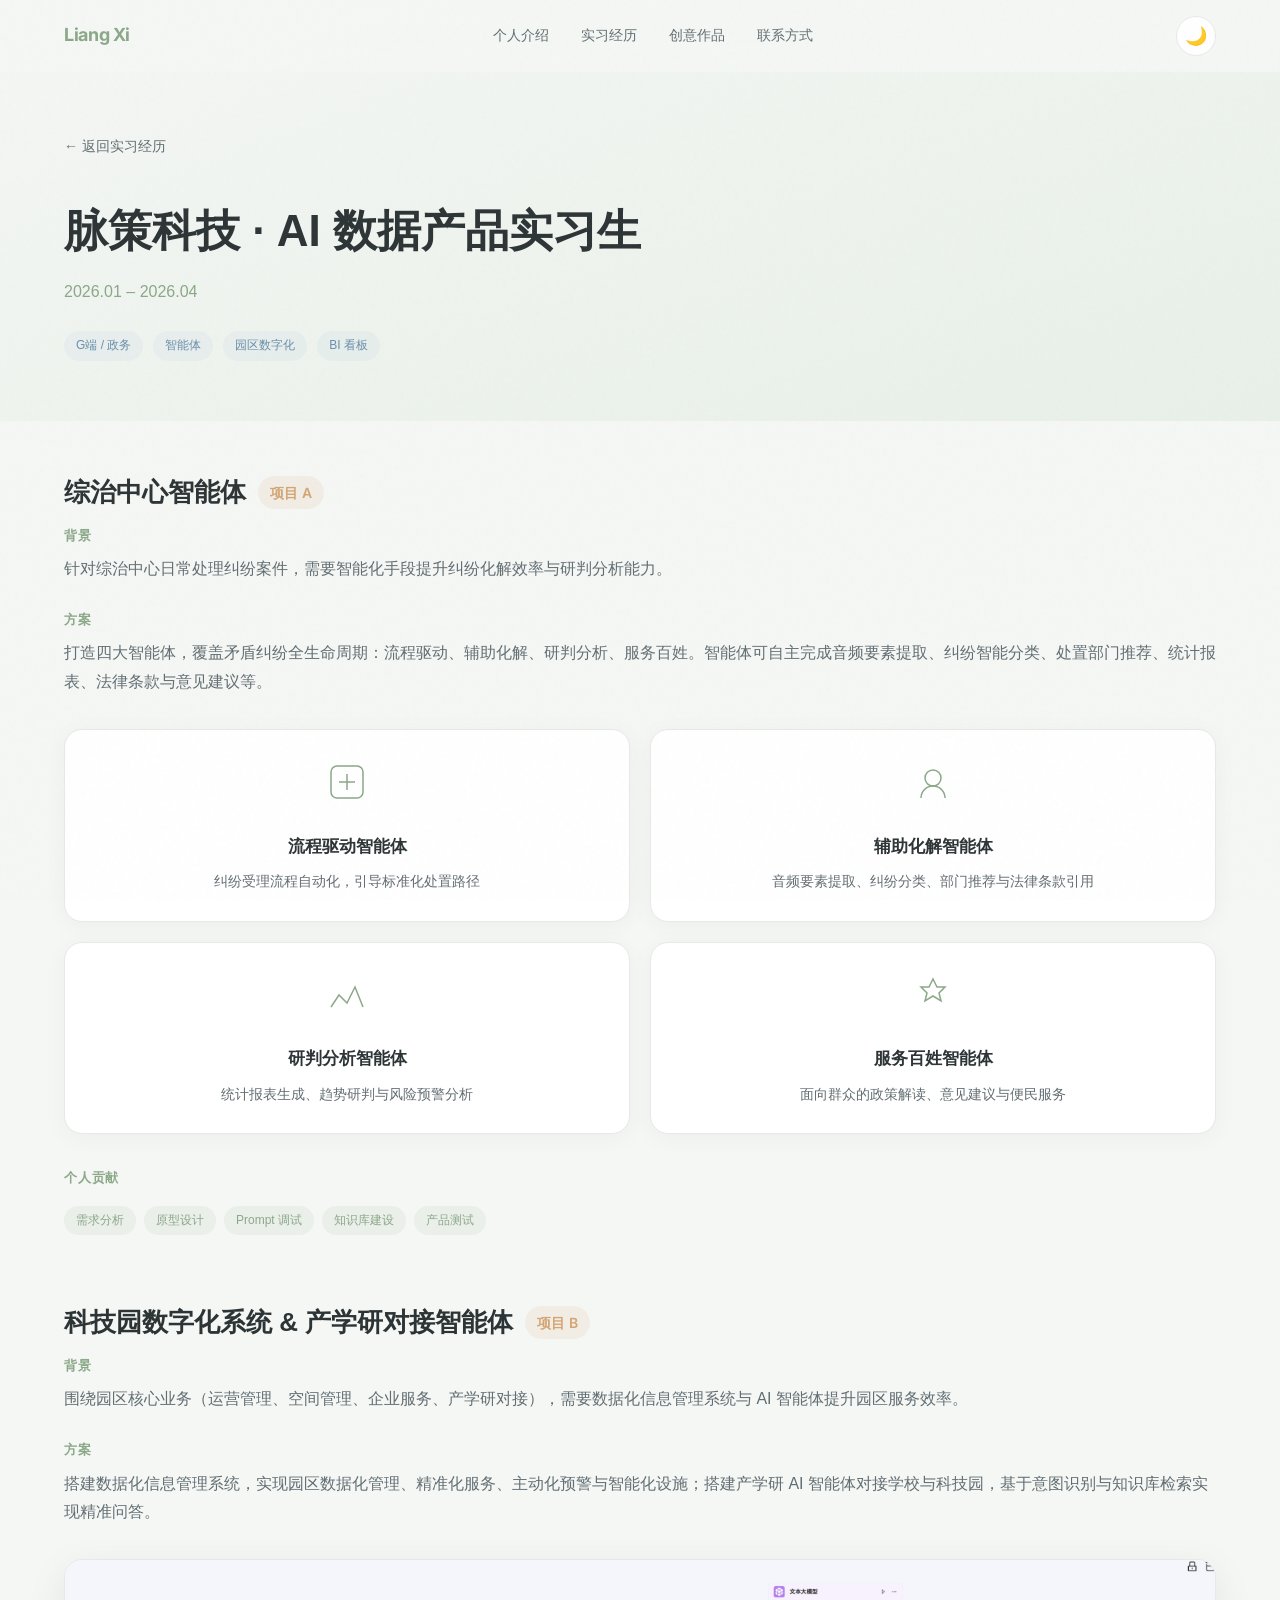
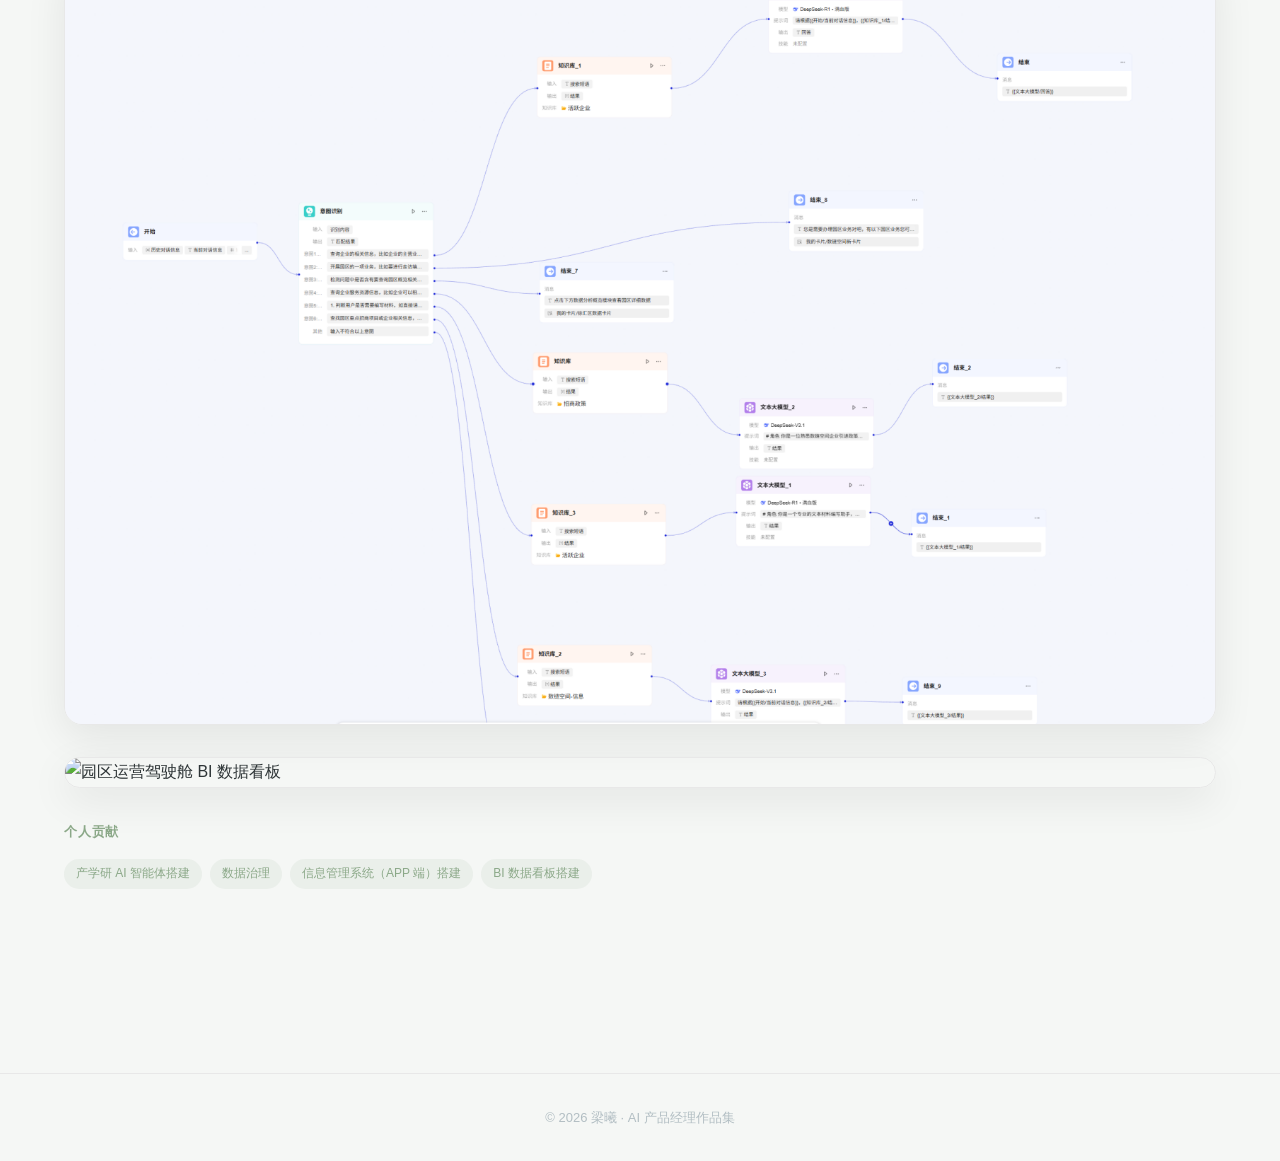
==== commit 9c632d05: "完善作品集内容与美团/创意作品版块布局 更新实习详情页三列排版、图片展示与商家入驻文案，并补充 Midcircle 产品介绍、首页个人介绍及展示资源。" ====
--- a/project-maice.html
+++ b/project-maice.html
@@ -42,7 +42,7 @@
     </div>
   </header>
 
-  <main class="section" style="padding-top:0">
+  <main class="section section--project">
     <div class="container">
 
       <!-- 项目 A: 综治中心智能体 -->
--- a/css/style.css
+++ b/css/style.css
@@ -18,7 +18,7 @@
   --radius-card: 18px;
   --radius-btn: 12px;
   --radius-pill: 20px;
-  --max-width: 1200px;
+  --max-width: 1520px;
   --section-gap: 120px;
   --nav-height: 72px;
   --font-cn: "PingFang SC", "Noto Sans SC", "Microsoft YaHei", sans-serif;
@@ -76,7 +76,7 @@
 ul { list-style: none; }
 
 .container {
-  max-width: var(--max-width);
+  max-width: min(var(--max-width), calc(100vw - 80px));
   margin: 0 auto;
   padding: 0 24px;
 }
@@ -145,7 +145,7 @@
 }
 
 .nav__inner {
-  max-width: var(--max-width);
+  max-width: min(var(--max-width), calc(100vw - 80px));
   margin: 0 auto;
   padding: 0 24px;
   height: 100%;
@@ -300,6 +300,10 @@
   padding: var(--section-gap) 0;
 }
 
+.section--project {
+  padding-top: 48px;
+}
+
 .section__label {
   font-family: var(--font-en);
   font-size: 13px;
@@ -487,10 +491,10 @@
 
 .exp-card__date {
   font-size: 13px;
-  color: var(--text-muted);
+  color: #fff;
   white-space: nowrap;
   padding: 6px 14px;
-  background: rgba(139, 168, 136, 0.08);
+  background: var(--color-primary);
   border-radius: var(--radius-pill);
 }
 
@@ -573,7 +577,93 @@
   align-items: flex-end;
   flex-wrap: wrap;
   gap: 24px;
-  margin-bottom: 48px;
+  margin-bottom: 32px;
+}
+
+.midcircle__title-block {
+  display: flex;
+  flex-direction: column;
+  gap: 8px;
+}
+
+.midcircle__title-block .section__title {
+  margin-bottom: 0;
+}
+
+.midcircle__tagline {
+  font-size: 16px;
+  color: var(--text-secondary);
+  line-height: 1.6;
+  margin: 0;
+  white-space: nowrap;
+}
+
+.midcircle__section-title {
+  font-size: 22px;
+  font-weight: 600;
+  color: var(--text-primary);
+  margin: 0 0 20px;
+  display: flex;
+  align-items: center;
+  gap: 10px;
+}
+
+.midcircle__section-title:not(:first-of-type) {
+  margin-top: 8px;
+}
+
+.midcircle__section-title::before {
+  content: "";
+  width: 4px;
+  height: 20px;
+  border-radius: 2px;
+  background: var(--color-primary);
+}
+
+.midcircle__section-title + .midcircle__intro-layout,
+.midcircle__section-title + .feature-grid {
+  margin-top: 0;
+}
+
+.midcircle__intro-layout {
+  display: grid;
+  grid-template-columns: minmax(0, 1fr) minmax(280px, 36%);
+  gap: 32px;
+  align-items: start;
+  margin-bottom: 40px;
+}
+
+.midcircle__intro {
+  margin-bottom: 0;
+  display: grid;
+  gap: 20px;
+}
+
+.midcircle__intro-label {
+  font-size: 13px;
+  font-weight: 600;
+  color: var(--color-primary);
+  text-transform: uppercase;
+  letter-spacing: 0.06em;
+  margin-bottom: 8px;
+}
+
+.midcircle__intro-text {
+  font-size: 16px;
+  color: var(--text-secondary);
+  line-height: 1.8;
+}
+
+.midcircle__intro-list {
+  margin: 0;
+  padding-left: 20px;
+  font-size: 16px;
+  color: var(--text-secondary);
+  line-height: 1.8;
+}
+
+.midcircle__intro-list li + li {
+  margin-top: 8px;
 }
 
 .midcircle__aside {
@@ -581,6 +671,22 @@
   flex-direction: column;
   align-items: flex-end;
   gap: 12px;
+}
+
+.midcircle__banner {
+  margin-bottom: 0;
+  border-radius: var(--radius-card);
+  overflow: hidden;
+  border: 1px solid var(--border);
+  box-shadow: var(--shadow);
+  position: sticky;
+  top: calc(var(--nav-height) + 24px);
+}
+
+.midcircle__banner img {
+  display: block;
+  width: 100%;
+  height: auto;
 }
 
 .midcircle__links {
@@ -598,15 +704,15 @@
 
 .feature-grid {
   display: grid;
-  grid-template-columns: repeat(2, 1fr);
-  gap: 24px;
+  grid-template-columns: repeat(4, minmax(0, 1fr));
+  gap: 16px;
   margin-bottom: 48px;
 }
 
 .feature-card {
   background: var(--bg-card);
   border-radius: var(--radius-card);
-  padding: 32px;
+  padding: 20px 16px;
   box-shadow: var(--shadow);
   border: 1px solid var(--border);
   transition: transform var(--transition), box-shadow var(--transition);
@@ -619,22 +725,22 @@
 
 .feature-card__num {
   font-family: var(--font-en);
-  font-size: 13px;
+  font-size: 12px;
   font-weight: 600;
   color: var(--color-accent);
+  margin-bottom: 6px;
+}
+
+.feature-card__title {
+  font-size: 16px;
+  font-weight: 600;
   margin-bottom: 8px;
 }
 
-.feature-card__title {
-  font-size: 20px;
-  font-weight: 600;
-  margin-bottom: 12px;
-}
-
 .feature-card__desc {
-  font-size: 15px;
+  font-size: 13px;
   color: var(--text-secondary);
-  line-height: 1.7;
+  line-height: 1.65;
 }
 
 /* Page demo section */
@@ -1044,6 +1150,298 @@
   border-radius: var(--radius-pill);
 }
 
+.project-block__layout {
+  display: grid;
+  grid-template-columns: 1fr;
+  gap: 0;
+  --project-tab-col: 136px;
+  --project-tab-gap: 28px;
+}
+
+.project-detail .project-block__title {
+  min-height: 0;
+  margin-bottom: 16px;
+}
+
+.project-detail__split {
+  display: grid;
+  grid-template-columns: 7fr 3fr;
+  gap: 40px;
+  align-items: start;
+}
+
+.project-panel__body {
+  min-width: 0;
+}
+
+.project-block__content {
+  min-width: 0;
+}
+
+/* Project detail tabs */
+.project-detail {
+  position: relative;
+}
+
+.project-detail__body {
+  display: grid;
+  grid-template-columns: 136px minmax(0, 1fr);
+  gap: 28px;
+  min-width: 0;
+  align-items: start;
+}
+
+.project-tabs {
+  display: flex;
+  flex-direction: column;
+  gap: 8px;
+  width: 100%;
+  margin-bottom: 0;
+  position: sticky;
+  top: calc(var(--nav-height) + 24px);
+  flex-shrink: 0;
+}
+
+.project-tabs__btn {
+  padding: 10px 12px;
+  border: 1px solid var(--border);
+  border-radius: var(--radius-btn);
+  background: var(--bg-card);
+  color: var(--text-secondary);
+  font-size: 12px;
+  font-weight: 500;
+  line-height: 1.45;
+  text-align: left;
+  cursor: pointer;
+  box-shadow: var(--shadow);
+  transition: background var(--transition), color var(--transition), border-color var(--transition), box-shadow var(--transition);
+}
+
+.project-tabs__btn:hover {
+  color: var(--color-primary);
+  border-color: rgba(139, 168, 136, 0.4);
+}
+
+.project-tabs__btn.active {
+  background: rgba(139, 168, 136, 0.12);
+  color: var(--color-primary);
+  border-color: var(--color-primary);
+  box-shadow: var(--shadow);
+}
+
+.project-tabs__panels {
+  min-width: 0;
+}
+
+.project-tabs__panel {
+  display: none;
+  animation: panelIn 0.35s ease-out;
+}
+
+.project-tabs__panel.active {
+  display: block;
+}
+
+.other-projects__list {
+  list-style: none;
+  margin-top: 8px;
+}
+
+.other-projects__list li {
+  font-size: 16px;
+  color: var(--text-secondary);
+  padding: 14px 0;
+  border-bottom: 1px solid var(--border);
+  padding-left: 16px;
+  position: relative;
+  line-height: 1.7;
+}
+
+.other-projects__list li::before {
+  content: "→";
+  position: absolute;
+  left: 0;
+  color: var(--color-primary);
+}
+
+.other-projects__list li:last-child {
+  border-bottom: none;
+}
+
+.project-gallery.is-hidden {
+  display: none;
+}
+
+.project-showcase {
+  grid-column: 1 / -1;
+  margin-top: 48px;
+  margin-left: calc(var(--project-tab-col) + var(--project-tab-gap));
+  width: calc(100% - var(--project-tab-col) - var(--project-tab-gap));
+}
+
+.project-showcase.is-hidden {
+  display: none;
+}
+
+.project-showcase__grid {
+  display: grid;
+  grid-template-columns: repeat(2, minmax(0, 1fr));
+  gap: 24px;
+}
+
+.project-showcase__card {
+  margin: 0;
+  background: var(--bg-card);
+  border-radius: var(--radius-card);
+  border: 1px solid var(--border);
+  box-shadow: var(--shadow);
+  overflow: hidden;
+  padding: 16px;
+}
+
+.project-showcase__card img {
+  width: 100%;
+  height: auto;
+  display: block;
+  border-radius: 10px;
+}
+
+.project-block__layout:has(.project-gallery.is-hidden) {
+  grid-template-columns: 1fr;
+}
+
+.project-gallery-slot {
+  display: flex;
+  flex-direction: column;
+  min-width: 0;
+  overflow: hidden;
+}
+
+/* Project detail image gallery */
+.project-gallery {
+  position: static;
+  display: flex;
+  flex-direction: column;
+  width: 100%;
+  height: 100%;
+  min-height: 0;
+}
+
+.project-gallery__frame {
+  position: relative;
+  width: 100%;
+  height: 100%;
+  display: flex;
+  flex-direction: column;
+  background: var(--bg-card);
+  border-radius: var(--radius-card);
+  border: 1px solid var(--border);
+  box-shadow: var(--shadow);
+  overflow: hidden;
+  padding: 8px 12px 28px;
+}
+
+.project-gallery__viewport {
+  overflow: hidden;
+  flex: 1;
+  min-height: 0;
+  width: 100%;
+  display: flex;
+  align-items: center;
+  justify-content: center;
+}
+
+.project-gallery__btn {
+  position: absolute;
+  top: 50%;
+  transform: translateY(-50%);
+  z-index: 2;
+  width: 36px;
+  height: 36px;
+  border-radius: 50%;
+  border: 1px solid var(--border);
+  background: var(--bg-card);
+  color: var(--color-primary);
+  font-size: 24px;
+  line-height: 1;
+  cursor: pointer;
+  display: flex;
+  align-items: center;
+  justify-content: center;
+  box-shadow: var(--shadow);
+  transition: background var(--transition), color var(--transition), opacity var(--transition);
+}
+
+.project-gallery__btn--prev { left: 4px; }
+.project-gallery__btn--next { right: 4px; }
+
+.project-gallery__btn:hover:not(:disabled) {
+  background: var(--color-primary);
+  color: #fff;
+}
+
+.project-gallery__btn:disabled {
+  opacity: 0.35;
+  cursor: not-allowed;
+}
+
+.project-gallery__track {
+  display: flex;
+  height: 100%;
+  width: 100%;
+  transition: transform 0.4s cubic-bezier(0.4, 0, 0.2, 1);
+}
+
+.project-gallery__slide {
+  flex: 0 0 100%;
+  min-width: 100%;
+  height: 100%;
+  display: flex;
+  align-items: center;
+  justify-content: center;
+}
+
+.project-gallery__slide img {
+  width: 100%;
+  height: 100%;
+  display: block;
+  object-fit: contain;
+  object-position: center;
+  background: transparent;
+}
+
+[data-theme="dark"] .project-gallery__slide img {
+  background: transparent;
+}
+
+.project-gallery__dots {
+  position: absolute;
+  left: 0;
+  right: 0;
+  bottom: 10px;
+  display: flex;
+  justify-content: center;
+  gap: 10px;
+  margin-top: 0;
+  z-index: 2;
+}
+
+.project-gallery__dot {
+  width: 8px;
+  height: 8px;
+  border-radius: 50%;
+  border: none;
+  background: var(--border);
+  cursor: pointer;
+  padding: 0;
+  transition: background var(--transition), transform var(--transition);
+}
+
+.project-gallery__dot.active {
+  background: var(--color-primary);
+  transform: scale(1.25);
+}
+
 .project-block__section {
   margin-bottom: 24px;
 }
@@ -1063,11 +1461,46 @@
   line-height: 1.8;
 }
 
+.project-block__list {
+  margin: 12px 0 0;
+  padding-left: 20px;
+  font-size: 16px;
+  color: var(--text-secondary);
+  line-height: 1.8;
+}
+
+.project-block__list li + li {
+  margin-top: 12px;
+}
+
 .project-block__metrics {
   display: flex;
   flex-wrap: wrap;
   gap: 24px;
   margin-top: 24px;
+}
+
+.project-detail .project-block__metrics {
+  display: grid;
+  grid-template-columns: repeat(4, minmax(0, 1fr));
+  gap: 10px;
+  margin-top: 20px;
+}
+
+.project-detail .metric-card {
+  padding: 12px 8px;
+  min-width: 0;
+  border-radius: 12px;
+}
+
+.project-detail .metric-card__value {
+  font-size: 20px;
+}
+
+.project-detail .metric-card__label {
+  font-size: 11px;
+  margin-top: 2px;
+  line-height: 1.35;
 }
 
 .metric-card {
@@ -1196,6 +1629,15 @@
   .screenshot-carousel__slide {
     grid-template-columns: repeat(2, 1fr);
   }
+
+  .feature-grid {
+    grid-template-columns: repeat(2, minmax(0, 1fr));
+    gap: 16px;
+  }
+
+  .midcircle__tagline {
+    white-space: normal;
+  }
 }
 
 @media (max-width: 991px) {
@@ -1214,6 +1656,44 @@
   .experience__grid { grid-template-columns: 1fr; }
   .feature-grid { grid-template-columns: 1fr; }
   .agent-quadrant { grid-template-columns: 1fr; }
+  .project-block__layout { grid-template-columns: 1fr; gap: 32px; }
+  .project-detail__body {
+    grid-template-columns: 1fr;
+    gap: 20px;
+  }
+  .project-tabs {
+    position: static;
+    flex-direction: row;
+    flex-wrap: wrap;
+    width: 100%;
+    justify-content: flex-start;
+    align-self: auto;
+  }
+  .project-tabs__btn { flex: 1; min-width: 100px; text-align: center; font-size: 12px; }
+  .project-detail .project-block__metrics {
+    grid-template-columns: repeat(2, minmax(0, 1fr));
+  }
+  .project-detail__split {
+    grid-template-columns: 1fr;
+    gap: 24px;
+  }
+  .project-gallery-slot { padding-top: 0; }
+  .project-gallery {
+    position: static;
+    left: auto;
+    width: 100%;
+    height: auto;
+    flex: none;
+    z-index: auto;
+  }
+  .project-gallery__frame { flex: none; }
+  .project-gallery.is-hidden { display: none; }
+  .project-showcase {
+    margin-top: 32px;
+    margin-left: 0;
+    width: 100%;
+  }
+  .project-showcase__grid { grid-template-columns: 1fr; gap: 20px; }
 }
 
 @media (max-width: 767px) {
@@ -1254,6 +1734,16 @@
   .contact__card { padding: 36px 24px; }
   .exp-card { padding: 28px; }
   .midcircle__header { flex-direction: column; align-items: flex-start; }
+  .midcircle__intro-layout {
+    grid-template-columns: 1fr;
+    gap: 24px;
+  }
+
+  .midcircle__banner {
+    position: static;
+  }
+
+  .midcircle__title-block .section__title { white-space: normal; }
   .midcircle__aside { align-items: flex-start; }
   .midcircle__note { text-align: left; max-width: none; }
 }
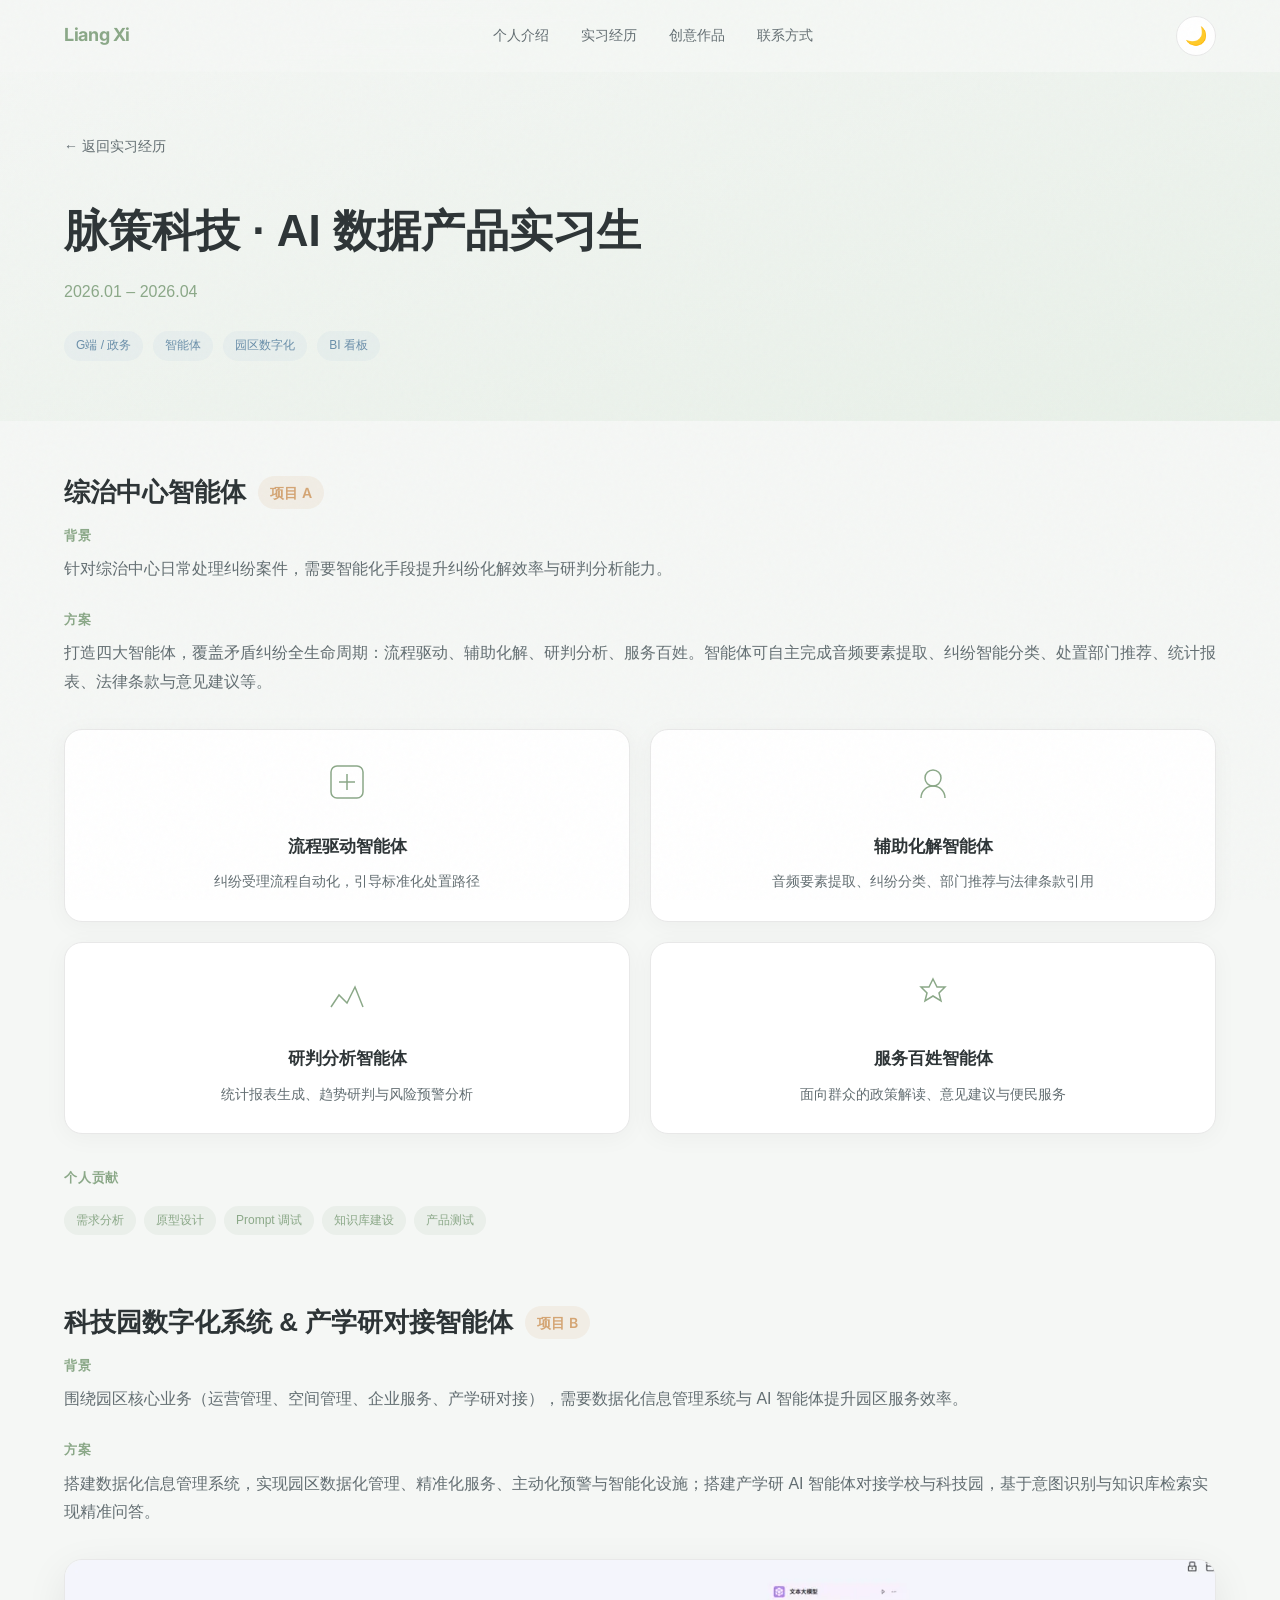
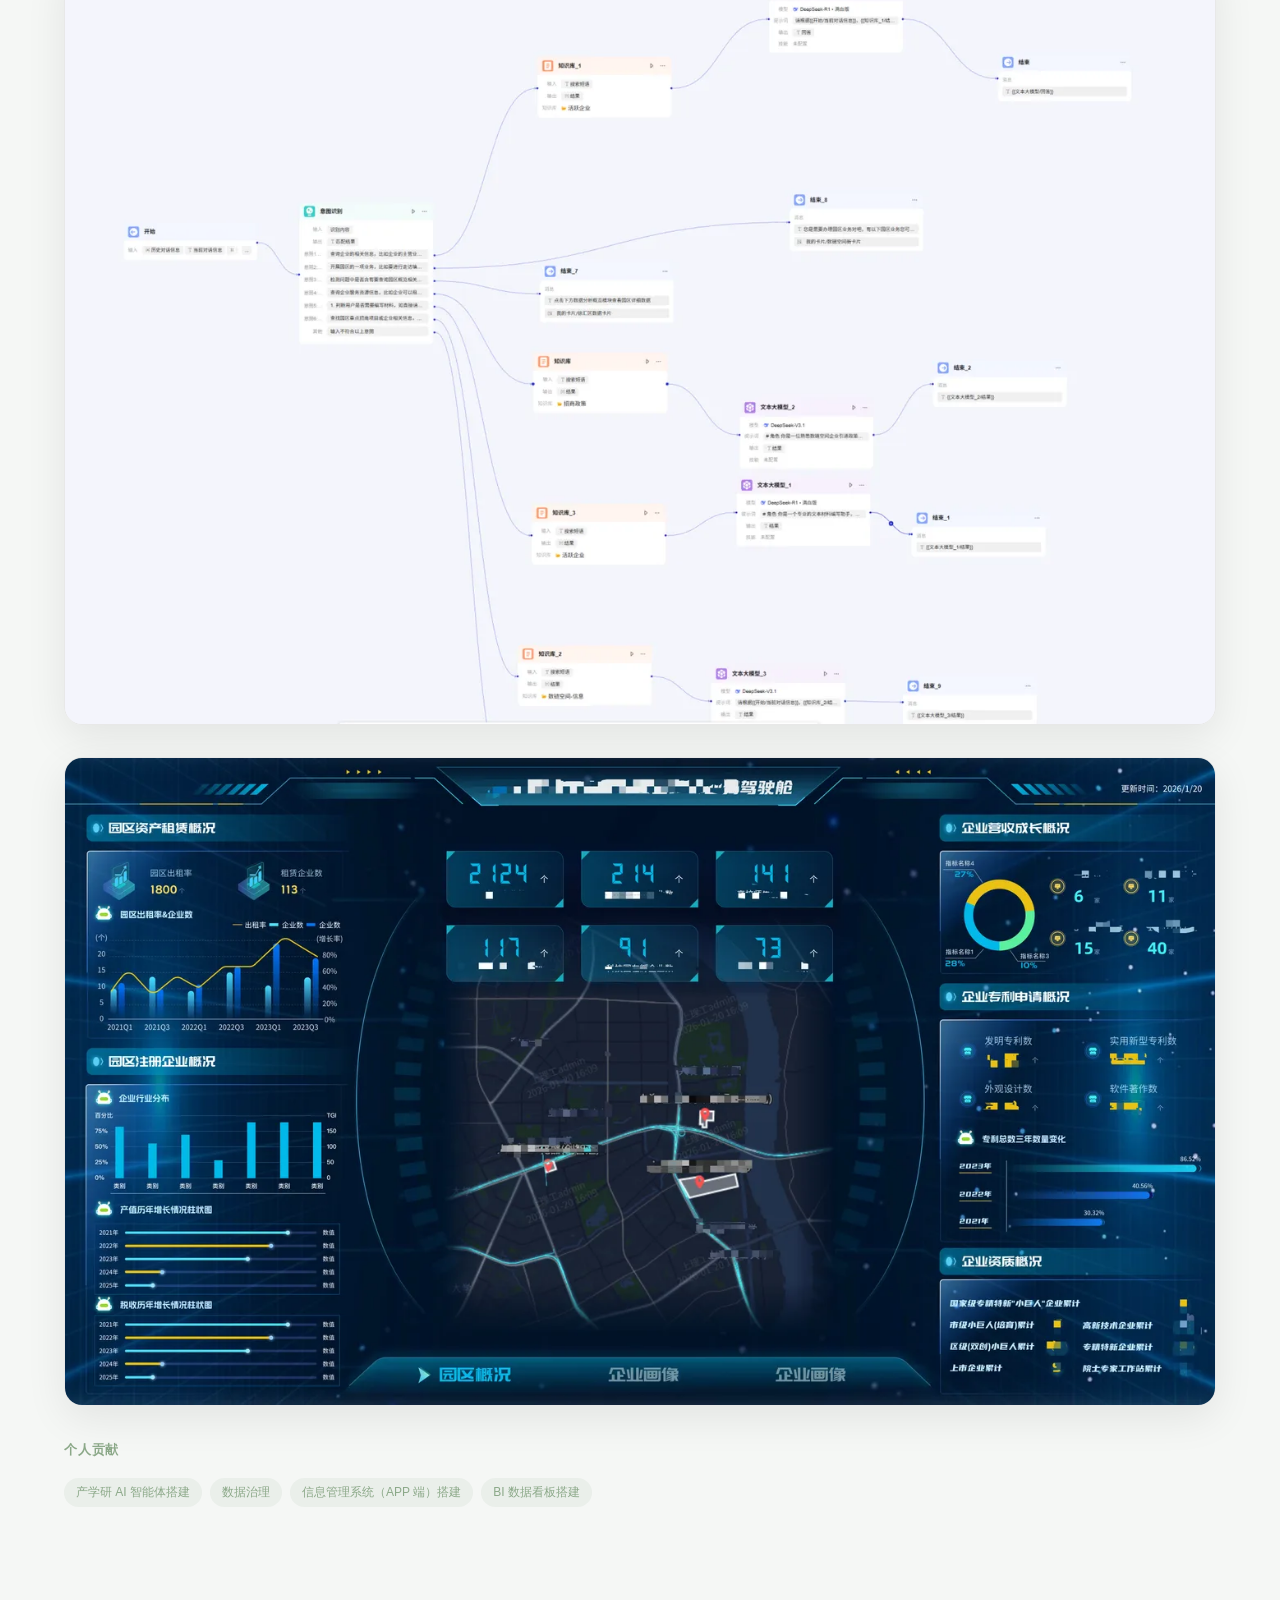
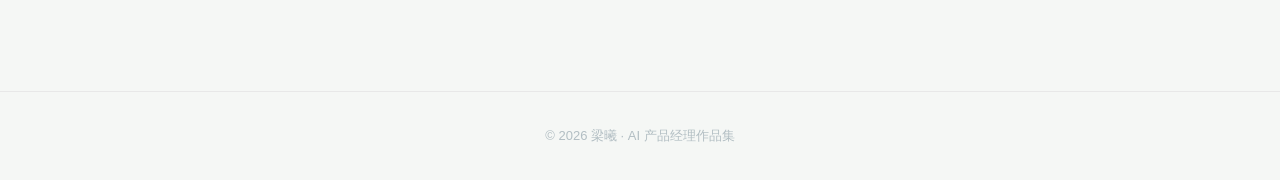
==== commit 4b5e24e7: "压缩图片并优化加载策略 将大图转为 WebP、压缩截图体积，轮播改为按页加载，并预加载首页头像以提升首屏与切换速度。" ====
--- a/project-maice.html
+++ b/project-maice.html
@@ -8,7 +8,7 @@
   <link rel="preconnect" href="https://fonts.googleapis.com">
   <link rel="preconnect" href="https://fonts.gstatic.com" crossorigin>
   <link href="https://fonts.googleapis.com/css2?family=Inter:wght@400;600;700&display=swap" rel="stylesheet">
-  <link rel="stylesheet" href="css/style.css">
+  <link rel="stylesheet" href="css/style.css?v=20260710">
 </head>
 <body>
 
@@ -121,12 +121,12 @@
 
         <!-- 产学研智能体 Workflow 截图 -->
         <div class="dashboard-preview">
-          <img src="assets/maice-workflow.png" alt="产学研对接智能体 Workflow 编排" loading="lazy">
+          <img src="assets/maice-workflow.webp" alt="产学研对接智能体 Workflow 编排" loading="lazy" decoding="async">
         </div>
 
         <!-- BI 看板截图 -->
         <div class="dashboard-preview">
-          <img src="assets/maice-dashboard.png" alt="园区运营驾驶舱 BI 数据看板" loading="lazy">
+          <img src="assets/maice-dashboard.webp" alt="园区运营驾驶舱 BI 数据看板" loading="lazy" decoding="async">
         </div>
 
         <div class="project-block__section" style="margin-top:32px">
@@ -147,6 +147,6 @@
     <div class="container"><p>© 2026 梁曦 · AI 产品经理作品集</p></div>
   </footer>
 
-  <script src="js/main.js"></script>
+  <script src="js/main.js?v=20260710"></script>
 </body>
 </html>
